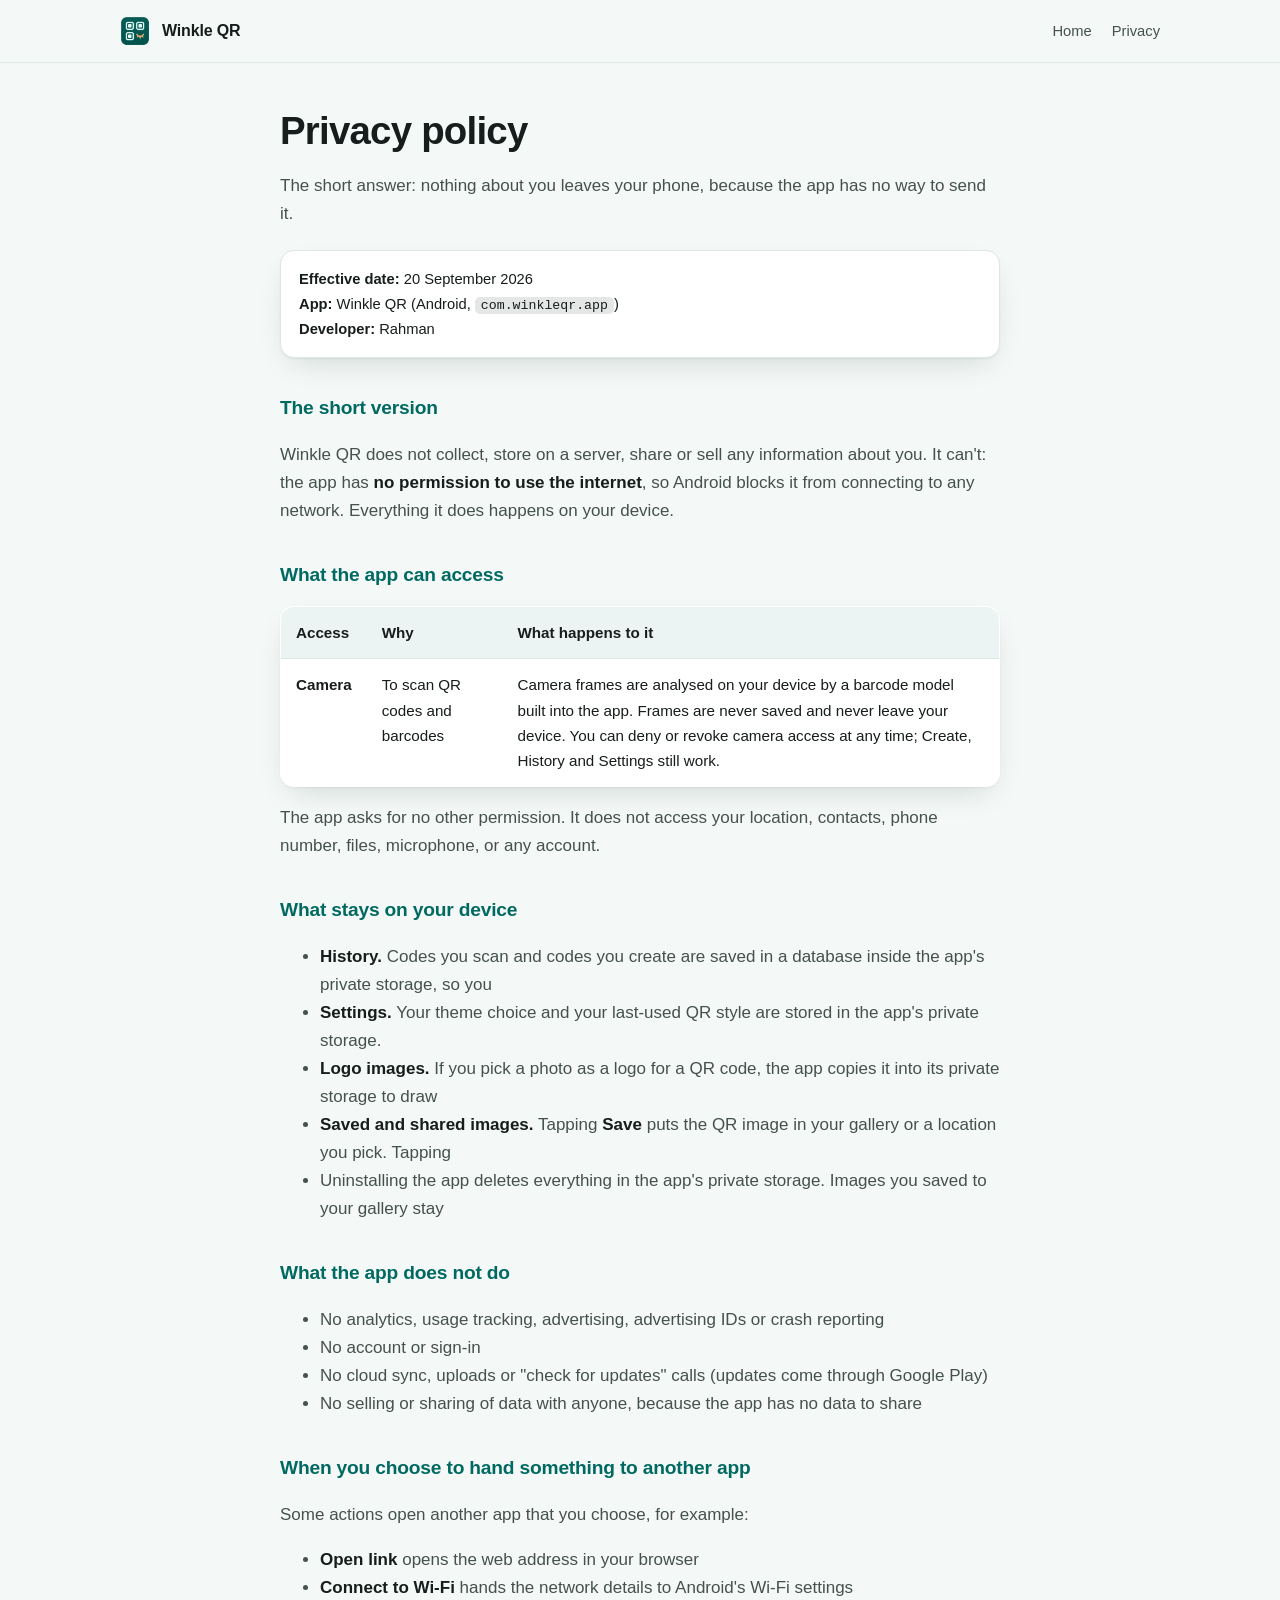
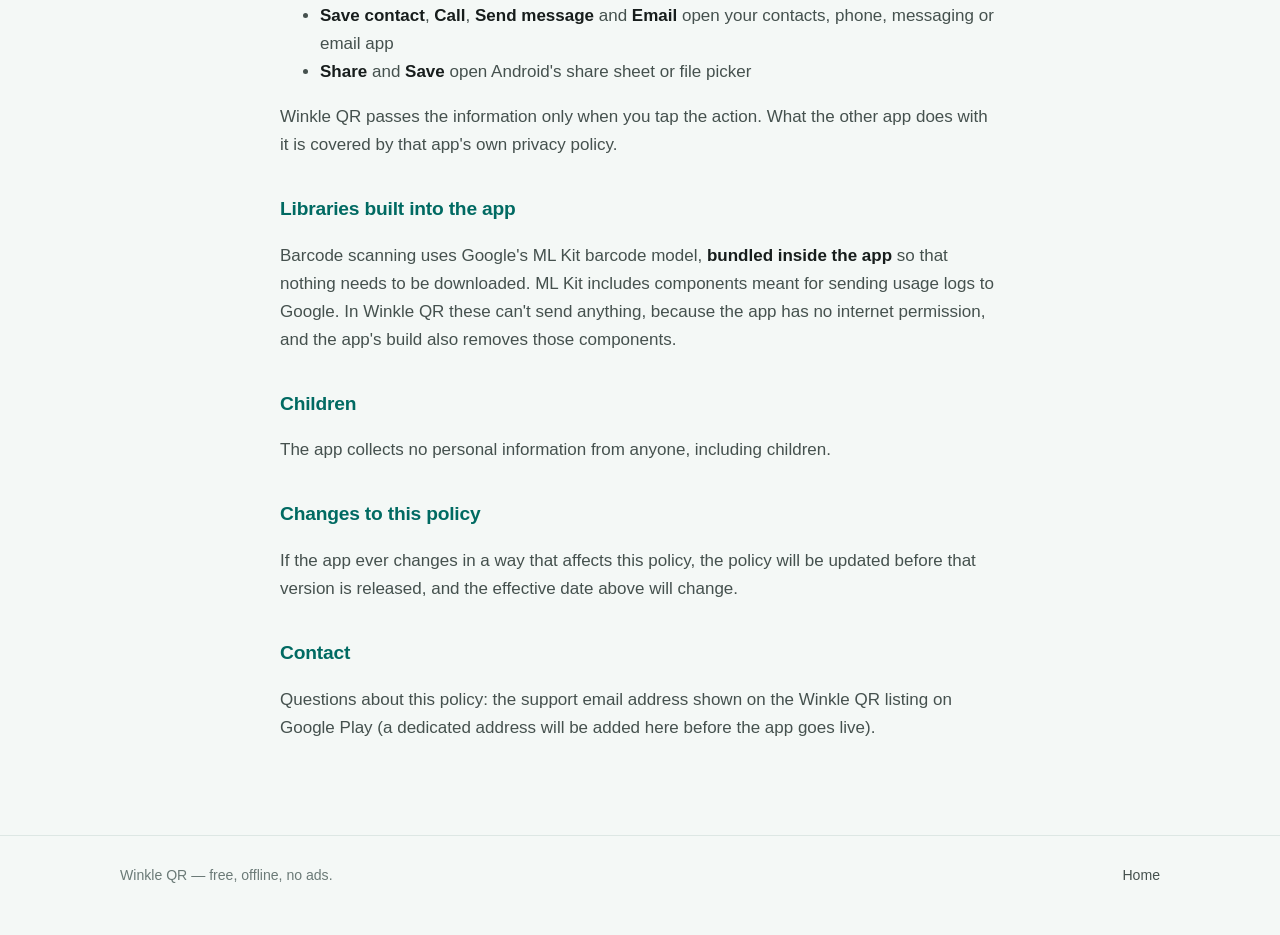
==== privacy/index.html @ 7ab3463b "Give Winkle QR a proper site: landing page, screenshots, posters, styled policy The privacy policy m" ====
<!doctype html>
<html lang="en">
<head>
<meta charset="utf-8">
<meta name="viewport" content="width=device-width, initial-scale=1">
<title>Privacy policy — Winkle QR</title>
<meta name="description" content="Winkle QR collects nothing: no internet permission, no analytics, no account. Everything stays on your device.">
<link rel="icon" href="../img/icon.png">
<link rel="stylesheet" href="../style.css">
</head>
<body>

<div class="bar">
  <div class="wrap">
    <img src="../img/icon.png" alt="">
    <b>Winkle QR</b>
    <nav>
      <a href="../">Home</a>
      <a href="../#privacy">Privacy</a>
    </nav>
  </div>
</div>

<main class="wrap narrow policy" style="padding-top:36px;padding-bottom:20px">
  <h1 style="font-size:clamp(1.8rem,5vw,2.4rem);letter-spacing:-.02em;margin:0 0 10px">Privacy policy</h1>
  <p style="color:var(--muted);margin:0 0 22px">The short answer: nothing about you leaves your phone, because the app
     has no way to send it.</p>
  <div class="meta">
    <strong>Effective date:</strong> 20 September 2026<br>
    <strong>App:</strong> Winkle QR (Android, <code>com.winkleqr.app</code>)<br>
    <strong>Developer:</strong> Rahman
  </div>
<h2>The short version</h2>
<p>Winkle QR does not collect, store on a server, share or sell any information about you. It can&#x27;t: the app has <strong>no permission to use the internet</strong>, so Android blocks it from connecting to any network. Everything it does happens on your device.</p>
<h2>What the app can access</h2>
<table><thead><tr><th>Access</th><th>Why</th><th>What happens to it</th></tr></thead><tbody><tr><td><strong>Camera</strong></td><td>To scan QR codes and barcodes</td><td>Camera frames are analysed on your device by a barcode model built into the app. Frames are never saved and never leave your device. You can deny or revoke camera access at any time; Create, History and Settings still work.</td></tr></tbody></table>
<p>The app asks for no other permission. It does not access your location, contacts, phone number, files, microphone, or any account.</p>
<h2>What stays on your device</h2>
<ul><li><strong>History.</strong> Codes you scan and codes you create are saved in a database inside the app&#x27;s private storage, so you</li><li><strong>Settings.</strong> Your theme choice and your last-used QR style are stored in the app&#x27;s private storage.</li><li><strong>Logo images.</strong> If you pick a photo as a logo for a QR code, the app copies it into its private storage to draw</li><li><strong>Saved and shared images.</strong> Tapping <strong>Save</strong> puts the QR image in your gallery or a location you pick. Tapping</li><li>Uninstalling the app deletes everything in the app&#x27;s private storage. Images you saved to your gallery stay</li></ul>
<h2>What the app does not do</h2>
<ul><li>No analytics, usage tracking, advertising, advertising IDs or crash reporting</li><li>No account or sign-in</li><li>No cloud sync, uploads or &quot;check for updates&quot; calls (updates come through Google Play)</li><li>No selling or sharing of data with anyone, because the app has no data to share</li></ul>
<h2>When you choose to hand something to another app</h2>
<p>Some actions open another app that you choose, for example:</p>
<ul><li><strong>Open link</strong> opens the web address in your browser</li><li><strong>Connect to Wi-Fi</strong> hands the network details to Android&#x27;s Wi-Fi settings</li><li><strong>Save contact</strong>, <strong>Call</strong>, <strong>Send message</strong> and <strong>Email</strong> open your contacts, phone, messaging or email app</li><li><strong>Share</strong> and <strong>Save</strong> open Android&#x27;s share sheet or file picker</li></ul>
<p>Winkle QR passes the information only when you tap the action. What the other app does with it is covered by that app&#x27;s own privacy policy.</p>
<h2>Libraries built into the app</h2>
<p>Barcode scanning uses Google&#x27;s ML Kit barcode model, <strong>bundled inside the app</strong> so that nothing needs to be downloaded. ML Kit includes components meant for sending usage logs to Google. In Winkle QR these can&#x27;t send anything, because the app has no internet permission, and the app&#x27;s build also removes those components.</p>
<h2>Children</h2>
<p>The app collects no personal information from anyone, including children.</p>
<h2>Changes to this policy</h2>
<p>If the app ever changes in a way that affects this policy, the policy will be updated before that version is released, and the effective date above will change.</p>
<h2>Contact</h2>
<p>Questions about this policy: the support email address shown on the Winkle QR listing on Google Play (a dedicated address will be added here before the app goes live).</p>
</main>

<footer>
  <div class="wrap">
    <span>Winkle QR — free, offline, no ads.</span>
    <nav><a href="../">Home</a></nav>
  </div>
</footer>

</body>
</html>
---- style.css ----
:root {
  color-scheme: light dark;
  --ink: #171d1c;
  --muted: #45514e;
  --faint: #6b7a77;
  --bg: #f4f8f6;
  --card: #ffffff;
  --line: #dde7e4;
  --teal: #006a62;
  --teal-soft: #d6f2ed;
  --amber: #8d4f00;
  --amber-soft: #ffe3c8;
  --ink-on-teal: #ffffff;
  --shadow: 0 1px 2px rgba(0, 40, 36, .06), 0 12px 32px -12px rgba(0, 40, 36, .18);
  --radius: 18px;
}

@media (prefers-color-scheme: dark) {
  :root {
    --ink: #e2e6e5;
    --muted: #b9c4c2;
    --faint: #8b9a97;
    --bg: #0d1211;
    --card: #151c1b;
    --line: #253130;
    --teal: #74d7cc;
    --teal-soft: #0d2a28;
    --amber: #ffb875;
    --amber-soft: #33210f;
    --ink-on-teal: #00201d;
    --shadow: 0 1px 2px rgba(0, 0, 0, .4), 0 16px 40px -16px rgba(0, 0, 0, .7);
  }
}

* { box-sizing: border-box; }

html { scroll-behavior: smooth; }

body {
  margin: 0;
  background: var(--bg);
  color: var(--ink);
  font: 17px/1.65 -apple-system, BlinkMacSystemFont, "Segoe UI", Roboto, "Helvetica Neue", sans-serif;
  -webkit-font-smoothing: antialiased;
}

img { max-width: 100%; display: block; }
a { color: var(--teal); }

.wrap { max-width: 1080px; margin: 0 auto; padding: 0 20px; }
.narrow { max-width: 760px; }

/* --- top bar --- */
.bar {
  position: sticky; top: 0; z-index: 10;
  backdrop-filter: saturate(140%) blur(12px);
  background: color-mix(in srgb, var(--bg) 82%, transparent);
  border-bottom: 1px solid var(--line);
}
.bar .wrap { display: flex; align-items: center; gap: 12px; height: 62px; }
.bar img { width: 30px; height: 30px; border-radius: 8px; }
.bar b { font-size: 1rem; letter-spacing: -.01em; }
.bar nav { margin-left: auto; display: flex; gap: 20px; font-size: .92rem; }
.bar nav a { color: var(--muted); text-decoration: none; }
.bar nav a:hover { color: var(--teal); }

/* --- hero --- */
.hero { padding: 68px 0 48px; text-align: center; }
.hero img.icon {
  width: 104px; height: 104px; margin: 0 auto 22px;
  border-radius: 26px; box-shadow: var(--shadow);
}
.hero h1 { font-size: clamp(2.1rem, 6vw, 3.1rem); line-height: 1.08; margin: 0 0 14px; letter-spacing: -.03em; }
.hero h1 .hl { color: var(--teal); }
.hero p.lede { font-size: clamp(1.05rem, 2.6vw, 1.22rem); color: var(--muted); margin: 0 auto 26px; max-width: 620px; }
.pills { display: flex; flex-wrap: wrap; gap: 10px; justify-content: center; }
.pill {
  background: var(--card); border: 1px solid var(--line); color: var(--muted);
  padding: 7px 14px; border-radius: 999px; font-size: .86rem; box-shadow: var(--shadow);
}
.pill.accent { background: var(--teal-soft); border-color: transparent; color: var(--teal); font-weight: 600; }

/* --- claim strip --- */
.claim {
  margin: 46px 0; padding: 30px 26px; border-radius: var(--radius);
  background: var(--card); border: 1px solid var(--line); box-shadow: var(--shadow);
}
.claim h2 { margin: 0 0 8px; font-size: 1.3rem; letter-spacing: -.01em; }
.claim p { margin: 0; color: var(--muted); }
.claim code { background: var(--amber-soft); color: var(--amber); padding: 2px 7px; border-radius: 6px; font-size: .92em; }

/* --- sections --- */
section { padding: 42px 0; }
h2.section { font-size: clamp(1.5rem, 3.6vw, 1.95rem); letter-spacing: -.02em; margin: 0 0 8px; }
p.sub { color: var(--muted); margin: 0 0 26px; max-width: 640px; }

.grid { display: grid; gap: 16px; grid-template-columns: repeat(auto-fit, minmax(240px, 1fr)); }
.feature {
  background: var(--card); border: 1px solid var(--line); border-radius: var(--radius);
  padding: 22px; box-shadow: var(--shadow);
}
.feature h3 { margin: 0 0 6px; font-size: 1.04rem; }
.feature p { margin: 0; color: var(--muted); font-size: .95rem; }
.feature .em { font-size: 1.4rem; display: block; margin-bottom: 10px; }

/* --- screenshot / poster rails --- */
.rail {
  display: flex; gap: 16px; overflow-x: auto; padding: 6px 20px 22px;
  scroll-snap-type: x mandatory; -webkit-overflow-scrolling: touch;
}
.rail::-webkit-scrollbar { height: 8px; }
.rail::-webkit-scrollbar-thumb { background: var(--line); border-radius: 99px; }
.rail figure { margin: 0; flex: 0 0 auto; width: 232px; scroll-snap-align: center; }
.rail figure img { border-radius: 14px; border: 1px solid var(--line); box-shadow: var(--shadow); }
.rail figcaption { font-size: .85rem; color: var(--faint); margin-top: 10px; text-align: center; }
.rail.posters figure { width: 190px; }

/* --- proof list --- */
.proof { list-style: none; padding: 0; margin: 0; display: grid; gap: 12px; }
.proof li {
  background: var(--card); border: 1px solid var(--line); border-radius: 14px;
  padding: 16px 18px; color: var(--muted); font-size: .96rem;
}
.proof li strong { color: var(--ink); }

/* --- policy page --- */
.policy h2 { font-size: 1.2rem; color: var(--teal); margin: 34px 0 10px; letter-spacing: -.01em; }
.policy p, .policy li { color: var(--muted); }
.policy strong { color: var(--ink); }
.policy table {
  width: 100%; border-collapse: collapse; margin: 16px 0; background: var(--card);
  border: 1px solid var(--line); border-radius: 14px; overflow: hidden; box-shadow: var(--shadow);
}
.policy th, .policy td { text-align: left; padding: 13px 15px; border-bottom: 1px solid var(--line); vertical-align: top; font-size: .95rem; }
.policy th { color: var(--ink); background: color-mix(in srgb, var(--teal) 8%, transparent); }
.policy tr:last-child td { border-bottom: 0; }
.policy code { background: color-mix(in srgb, var(--faint) 18%, transparent); padding: 1px 6px; border-radius: 5px; font-size: .9em; }
.meta {
  background: var(--card); border: 1px solid var(--line); border-radius: 14px;
  padding: 16px 18px; font-size: .92rem; box-shadow: var(--shadow);
}

footer {
  margin-top: 56px; border-top: 1px solid var(--line); padding: 28px 0 48px;
  color: var(--faint); font-size: .88rem;
}
footer .wrap { display: flex; flex-wrap: wrap; gap: 14px; align-items: center; }
footer nav { margin-left: auto; display: flex; gap: 18px; }
footer a { color: var(--muted); text-decoration: none; }
footer a:hover { color: var(--teal); }

@media (max-width: 560px) {
  .hero { padding: 48px 0 32px; }
  .bar nav { gap: 14px; font-size: .86rem; }
}
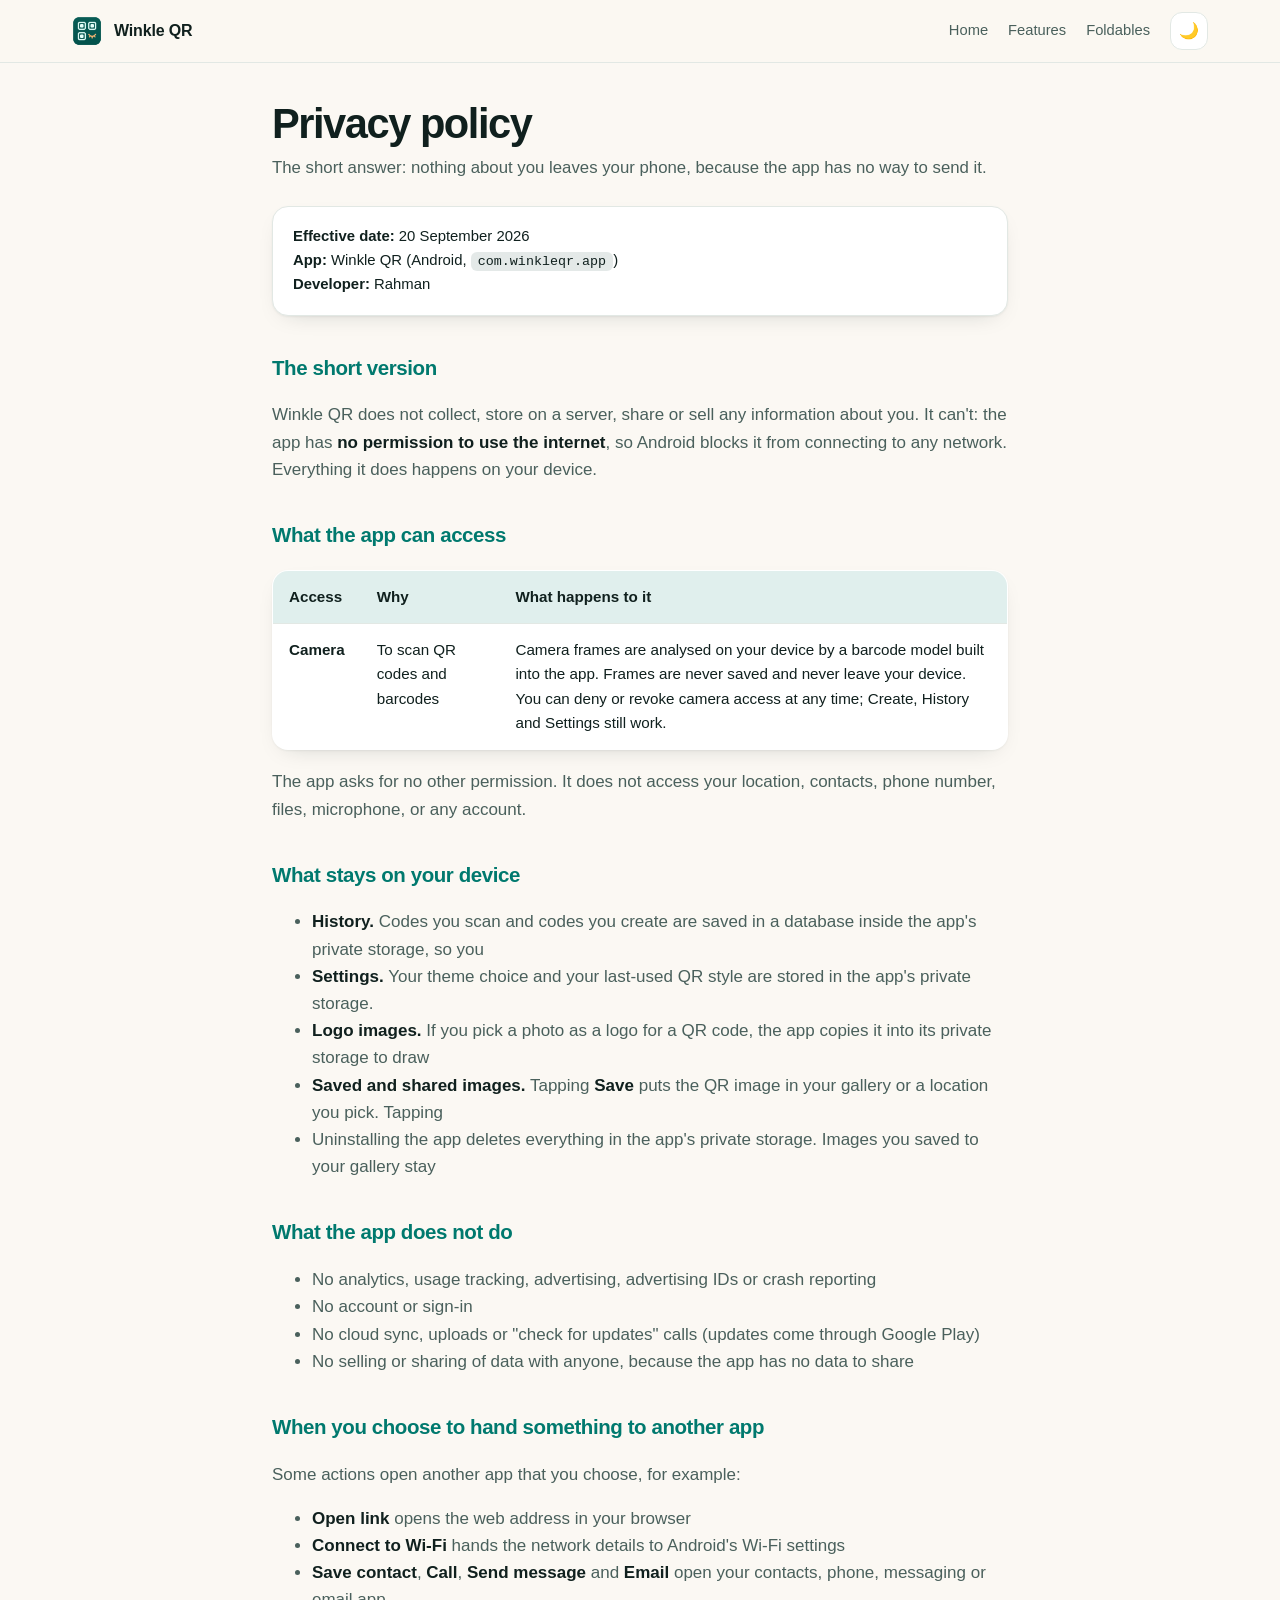
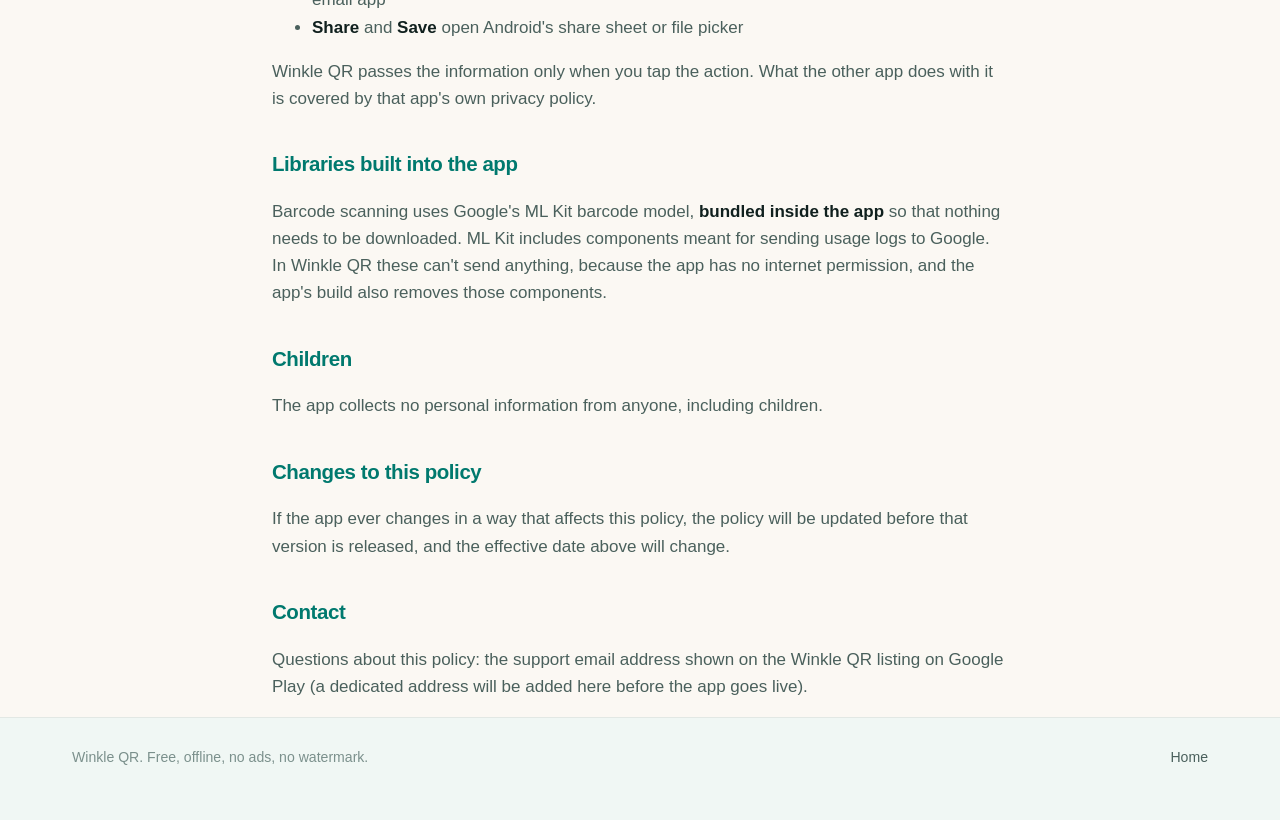
==== commit a0b41ccd: "Redesign the site: product-first hero collage, light and dark themes, no dashes in copy" ====
--- a/privacy/index.html
+++ b/privacy/index.html
@@ -3,10 +3,18 @@
 <head>
 <meta charset="utf-8">
 <meta name="viewport" content="width=device-width, initial-scale=1">
-<title>Privacy policy — Winkle QR</title>
+<title>Privacy policy | Winkle QR</title>
 <meta name="description" content="Winkle QR collects nothing: no internet permission, no analytics, no account. Everything stays on your device.">
 <link rel="icon" href="../img/icon.png">
 <link rel="stylesheet" href="../style.css">
+<script>
+  (function () {
+    var saved = null;
+    try { saved = localStorage.getItem('winkle-theme'); } catch (e) {}
+    var system = window.matchMedia('(prefers-color-scheme: dark)').matches ? 'dark' : 'light';
+    document.documentElement.setAttribute('data-theme', saved || system);
+  })();
+</script>
 </head>
 <body>
 
@@ -15,16 +23,18 @@
     <img src="../img/icon.png" alt="">
     <b>Winkle QR</b>
     <nav>
-      <a href="../">Home</a>
-      <a href="../#privacy">Privacy</a>
+      <a class="keep" href="../">Home</a>
+      <a href="../#features">Features</a>
+      <a href="../#devices">Foldables</a>
+      <button id="theme" type="button" aria-label="Switch between light and dark">🌙</button>
     </nav>
   </div>
 </div>
 
-<main class="wrap narrow policy" style="padding-top:36px;padding-bottom:20px">
-  <h1 style="font-size:clamp(1.8rem,5vw,2.4rem);letter-spacing:-.02em;margin:0 0 10px">Privacy policy</h1>
-  <p style="color:var(--muted);margin:0 0 22px">The short answer: nothing about you leaves your phone, because the app
-     has no way to send it.</p>
+<main class="wrap narrow policy" style="padding-top:40px">
+  <h1 style="font-size:clamp(1.9rem,5vw,2.6rem);letter-spacing:-.035em;margin:0 0 10px;font-weight:800">Privacy policy</h1>
+  <p style="color:var(--muted);margin:0 0 24px;font-size:1.05rem">The short answer: nothing about you leaves your
+     phone, because the app has no way to send it.</p>
   <div class="meta">
     <strong>Effective date:</strong> 20 September 2026<br>
     <strong>App:</strong> Winkle QR (Android, <code>com.winkleqr.app</code>)<br>
@@ -55,10 +65,24 @@
 
 <footer>
   <div class="wrap">
-    <span>Winkle QR — free, offline, no ads.</span>
+    <span>Winkle QR. Free, offline, no ads, no watermark.</span>
     <nav><a href="../">Home</a></nav>
   </div>
 </footer>
 
+<script>
+  (function () {
+    var btn = document.getElementById('theme');
+    var root = document.documentElement;
+    function paint() { btn.textContent = root.getAttribute('data-theme') === 'dark' ? '☀️' : '🌙'; }
+    paint();
+    btn.addEventListener('click', function () {
+      var next = root.getAttribute('data-theme') === 'dark' ? 'light' : 'dark';
+      root.setAttribute('data-theme', next);
+      try { localStorage.setItem('winkle-theme', next); } catch (e) {}
+      paint();
+    });
+  })();
+</script>
 </body>
 </html>
--- a/style.css
+++ b/style.css
@@ -1,155 +1,219 @@
+/* Winkle QR — site styles. Light and dark, brand teal + amber, colour-forward. */
+
 :root {
-  color-scheme: light dark;
-  --ink: #171d1c;
-  --muted: #45514e;
-  --faint: #6b7a77;
-  --bg: #f4f8f6;
+  --teal: #00796e;
+  --teal-bright: #14b8a4;
+  --amber: #e07b00;
+  --violet: #6d5bd0;
+  --pink: #e05a4a;
+
+  --ink: #10201e;
+  --muted: #4a605c;
+  --faint: #7b908c;
+  --bg: #fbf8f3;
+  --bg-tint: #f0f7f4;
   --card: #ffffff;
-  --line: #dde7e4;
-  --teal: #006a62;
-  --teal-soft: #d6f2ed;
-  --amber: #8d4f00;
-  --amber-soft: #ffe3c8;
-  --ink-on-teal: #ffffff;
-  --shadow: 0 1px 2px rgba(0, 40, 36, .06), 0 12px 32px -12px rgba(0, 40, 36, .18);
-  --radius: 18px;
-}
-
-@media (prefers-color-scheme: dark) {
-  :root {
-    --ink: #e2e6e5;
-    --muted: #b9c4c2;
-    --faint: #8b9a97;
-    --bg: #0d1211;
-    --card: #151c1b;
-    --line: #253130;
-    --teal: #74d7cc;
-    --teal-soft: #0d2a28;
-    --amber: #ffb875;
-    --amber-soft: #33210f;
-    --ink-on-teal: #00201d;
-    --shadow: 0 1px 2px rgba(0, 0, 0, .4), 0 16px 40px -16px rgba(0, 0, 0, .7);
-  }
+  --line: #e2e8e4;
+  --shadow-sm: 0 1px 2px rgba(16, 32, 30, .05), 0 8px 24px -14px rgba(16, 32, 30, .25);
+  --shadow-lg: 0 30px 60px -28px rgba(16, 32, 30, .42);
+  --radius: 22px;
+  --maxw: 1180px;
+}
+
+:root[data-theme="dark"] {
+  --teal: #4fdcc8;
+  --teal-bright: #6ef0dc;
+  --amber: #ffb04d;
+  --violet: #a996ff;
+  --pink: #ff8a7a;
+
+  --ink: #f2f6f5;
+  --muted: #a9bab6;
+  --faint: #7d918d;
+  --bg: #080d0d;
+  --bg-tint: #0d1616;
+  --card: #121c1b;
+  --line: #1f2d2b;
+  --shadow-sm: 0 1px 2px rgba(0, 0, 0, .5), 0 10px 26px -16px rgba(0, 0, 0, .8);
+  --shadow-lg: 0 34px 70px -30px rgba(0, 0, 0, .95);
 }
 
 * { box-sizing: border-box; }
-
-html { scroll-behavior: smooth; }
+html { scroll-behavior: smooth; -webkit-text-size-adjust: 100%; }
 
 body {
-  margin: 0;
-  background: var(--bg);
-  color: var(--ink);
-  font: 17px/1.65 -apple-system, BlinkMacSystemFont, "Segoe UI", Roboto, "Helvetica Neue", sans-serif;
-  -webkit-font-smoothing: antialiased;
-}
-
+  margin: 0; background: var(--bg); color: var(--ink);
+  font: 17px/1.6 -apple-system, BlinkMacSystemFont, "Segoe UI", Roboto, "Helvetica Neue", sans-serif;
+  -webkit-font-smoothing: antialiased; overflow-x: hidden;
+}
 img { max-width: 100%; display: block; }
 a { color: var(--teal); }
-
-.wrap { max-width: 1080px; margin: 0 auto; padding: 0 20px; }
-.narrow { max-width: 760px; }
-
-/* --- top bar --- */
+.wrap { max-width: var(--maxw); margin: 0 auto; padding: 0 22px; }
+.narrow { max-width: 780px; }
+
+/* ---------- nav ---------- */
 .bar {
-  position: sticky; top: 0; z-index: 10;
-  backdrop-filter: saturate(140%) blur(12px);
-  background: color-mix(in srgb, var(--bg) 82%, transparent);
+  position: sticky; top: 0; z-index: 40;
+  background: color-mix(in srgb, var(--bg) 85%, transparent);
+  backdrop-filter: saturate(160%) blur(14px);
   border-bottom: 1px solid var(--line);
 }
 .bar .wrap { display: flex; align-items: center; gap: 12px; height: 62px; }
-.bar img { width: 30px; height: 30px; border-radius: 8px; }
+.bar img { width: 30px; height: 30px; border-radius: 9px; }
 .bar b { font-size: 1rem; letter-spacing: -.01em; }
-.bar nav { margin-left: auto; display: flex; gap: 20px; font-size: .92rem; }
+.bar nav { margin-left: auto; display: flex; align-items: center; gap: 20px; font-size: .92rem; }
 .bar nav a { color: var(--muted); text-decoration: none; }
 .bar nav a:hover { color: var(--teal); }
-
-/* --- hero --- */
-.hero { padding: 68px 0 48px; text-align: center; }
-.hero img.icon {
-  width: 104px; height: 104px; margin: 0 auto 22px;
-  border-radius: 26px; box-shadow: var(--shadow);
-}
-.hero h1 { font-size: clamp(2.1rem, 6vw, 3.1rem); line-height: 1.08; margin: 0 0 14px; letter-spacing: -.03em; }
-.hero h1 .hl { color: var(--teal); }
-.hero p.lede { font-size: clamp(1.05rem, 2.6vw, 1.22rem); color: var(--muted); margin: 0 auto 26px; max-width: 620px; }
-.pills { display: flex; flex-wrap: wrap; gap: 10px; justify-content: center; }
-.pill {
-  background: var(--card); border: 1px solid var(--line); color: var(--muted);
-  padding: 7px 14px; border-radius: 999px; font-size: .86rem; box-shadow: var(--shadow);
-}
-.pill.accent { background: var(--teal-soft); border-color: transparent; color: var(--teal); font-weight: 600; }
-
-/* --- claim strip --- */
-.claim {
-  margin: 46px 0; padding: 30px 26px; border-radius: var(--radius);
-  background: var(--card); border: 1px solid var(--line); box-shadow: var(--shadow);
-}
-.claim h2 { margin: 0 0 8px; font-size: 1.3rem; letter-spacing: -.01em; }
-.claim p { margin: 0; color: var(--muted); }
-.claim code { background: var(--amber-soft); color: var(--amber); padding: 2px 7px; border-radius: 6px; font-size: .92em; }
-
-/* --- sections --- */
-section { padding: 42px 0; }
-h2.section { font-size: clamp(1.5rem, 3.6vw, 1.95rem); letter-spacing: -.02em; margin: 0 0 8px; }
-p.sub { color: var(--muted); margin: 0 0 26px; max-width: 640px; }
-
-.grid { display: grid; gap: 16px; grid-template-columns: repeat(auto-fit, minmax(240px, 1fr)); }
-.feature {
-  background: var(--card); border: 1px solid var(--line); border-radius: var(--radius);
-  padding: 22px; box-shadow: var(--shadow);
-}
-.feature h3 { margin: 0 0 6px; font-size: 1.04rem; }
-.feature p { margin: 0; color: var(--muted); font-size: .95rem; }
-.feature .em { font-size: 1.4rem; display: block; margin-bottom: 10px; }
-
-/* --- screenshot / poster rails --- */
-.rail {
-  display: flex; gap: 16px; overflow-x: auto; padding: 6px 20px 22px;
-  scroll-snap-type: x mandatory; -webkit-overflow-scrolling: touch;
-}
+#theme {
+  border: 1px solid var(--line); background: var(--card); color: var(--ink);
+  width: 38px; height: 38px; border-radius: 12px; font-size: 1rem; cursor: pointer; line-height: 1;
+}
+#theme:hover { border-color: var(--teal); }
+@media (max-width: 680px) { .bar nav a:not(.keep) { display: none } }
+
+/* ---------- hero ---------- */
+.hero {
+  position: relative; overflow: hidden; padding: 54px 0 0;
+  background:
+    radial-gradient(90% 120% at 12% 0%, color-mix(in srgb, var(--teal) 22%, transparent), transparent 62%),
+    radial-gradient(80% 110% at 92% 18%, color-mix(in srgb, var(--amber) 20%, transparent), transparent 60%),
+    var(--bg-tint);
+  border-bottom: 1px solid var(--line);
+}
+.hero .wrap { display: grid; grid-template-columns: 1.05fr .95fr; gap: 42px; align-items: center; }
+@media (max-width: 900px) { .hero .wrap { grid-template-columns: 1fr; gap: 28px; text-align: center } }
+
+.badge {
+  display: inline-flex; align-items: center; gap: 8px; margin-bottom: 18px;
+  background: var(--card); border: 1px solid var(--line); box-shadow: var(--shadow-sm);
+  padding: 7px 14px 7px 8px; border-radius: 999px; font-size: .84rem; font-weight: 600; color: var(--muted);
+}
+.badge i { display: inline-block; background: var(--teal); color: var(--bg); font-style: normal;
+  padding: 3px 9px; border-radius: 999px; font-size: .74rem; letter-spacing: .06em; text-transform: uppercase; }
+
+h1 { font-size: clamp(2.3rem, 5.4vw, 4rem); line-height: 1.02; letter-spacing: -.04em; margin: 0 0 16px; font-weight: 800; }
+h1 .grad { background: linear-gradient(100deg, var(--teal-bright), var(--amber)); -webkit-background-clip: text; background-clip: text; color: transparent; }
+.lede { font-size: clamp(1.02rem, 1.9vw, 1.18rem); color: var(--muted); margin: 0 0 22px; max-width: 540px; }
+@media (max-width: 900px) { .lede { margin-inline: auto } }
+.lede b { color: var(--ink); }
+
+.pills { display: flex; flex-wrap: wrap; gap: 9px; margin-bottom: 26px; }
+@media (max-width: 900px) { .pills { justify-content: center } }
+.pill { border: 1px solid var(--line); background: var(--card); color: var(--muted); padding: 7px 14px; border-radius: 999px; font-size: .85rem; box-shadow: var(--shadow-sm); }
+.pill.hot { border-color: transparent; color: #fff; background: linear-gradient(120deg, var(--teal), var(--amber)); font-weight: 600; }
+:root[data-theme="dark"] .pill.hot { color: #06201d; }
+
+.actions { display: flex; flex-wrap: wrap; gap: 12px; }
+@media (max-width: 900px) { .actions { justify-content: center } }
+.btn { display: inline-block; padding: 13px 24px; border-radius: 999px; font-weight: 700; text-decoration: none; font-size: .96rem;
+  background: linear-gradient(110deg, var(--teal), var(--amber)); color: #fff; box-shadow: 0 18px 36px -18px color-mix(in srgb, var(--teal) 80%, transparent); }
+:root[data-theme="dark"] .btn { color: #06201d; }
+.btn.ghost { background: var(--card); color: var(--ink); border: 1px solid var(--line); box-shadow: var(--shadow-sm); }
+
+/* hero art: phone + posters collage */
+.art { position: relative; height: clamp(420px, 52vw, 560px); }
+@media (max-width: 900px) { .art { height: 460px; margin-top: 8px } }
+.art img { position: absolute; border-radius: 18px; box-shadow: var(--shadow-lg); border: 1px solid var(--line); }
+.art .phone { width: 47%; left: 26%; top: 4%; z-index: 3; border-radius: 22px; }
+.art .p1 { width: 33%; left: 0; top: 24%; transform: rotate(-9deg); z-index: 2; }
+.art .p2 { width: 33%; right: 0; top: 14%; transform: rotate(8deg); z-index: 2; }
+.art .p3 { width: 30%; right: 6%; bottom: 2%; transform: rotate(-5deg); z-index: 4; }
+.art .p4 { width: 28%; left: 4%; bottom: 6%; transform: rotate(6deg); z-index: 4; }
+
+/* ---------- strips ---------- */
+.strip { padding: 64px 0; }
+.strip.tint { background: var(--bg-tint); border-block: 1px solid var(--line); }
+.strip.ink {
+  background: linear-gradient(160deg, #06201d, #0b2b26 45%, #1d1405);
+  color: #f2f6f5; border-block: 1px solid transparent;
+}
+.strip.ink .sub, .strip.ink .card p, .strip.ink .device p { color: #a9bab6; }
+.strip.ink .card, .strip.ink .device { background: rgba(255,255,255,.04); border-color: rgba(255,255,255,.09); }
+.strip.ink h2.section, .strip.ink .card h3, .strip.ink .device h3 { color: #fff; }
+.strip.ink .eyebrow { color: #6ef0dc; }
+
+.eyebrow { color: var(--teal); font-size: .8rem; letter-spacing: .16em; text-transform: uppercase; font-weight: 700; margin: 0 0 10px; }
+h2.section { font-size: clamp(1.75rem, 4.2vw, 2.7rem); letter-spacing: -.035em; margin: 0 0 12px; font-weight: 800; line-height: 1.06; }
+p.sub { color: var(--muted); margin: 0 0 30px; max-width: 660px; font-size: 1.03rem; }
+
+/* stats */
+.stats { display: grid; grid-template-columns: repeat(auto-fit, minmax(140px, 1fr)); gap: 14px; }
+.stat { text-align: center; padding: 24px 14px; border-radius: 18px; background: var(--card); border: 1px solid var(--line); box-shadow: var(--shadow-sm); }
+.strip.ink .stat { background: rgba(255,255,255,.05); border-color: rgba(255,255,255,.1); }
+.stat b { display: block; font-size: clamp(1.9rem, 5vw, 2.6rem); line-height: 1; letter-spacing: -.04em; margin-bottom: 8px;
+  background: linear-gradient(120deg, var(--teal-bright), var(--amber)); -webkit-background-clip: text; background-clip: text; color: transparent; }
+.stat span { color: var(--faint); font-size: .85rem; }
+.strip.ink .stat span { color: #8ea6a1; }
+
+/* features */
+.bento { display: grid; gap: 16px; grid-template-columns: repeat(auto-fit, minmax(258px, 1fr)); }
+.card { padding: 24px; border: 1px solid var(--line); border-radius: var(--radius); background: var(--card); box-shadow: var(--shadow-sm); transition: transform .18s, box-shadow .18s; }
+.card:hover { transform: translateY(-4px); box-shadow: var(--shadow-lg); }
+.card .em { font-size: 1.6rem; display: block; margin-bottom: 12px; }
+.card h3 { margin: 0 0 7px; font-size: 1.08rem; letter-spacing: -.01em; }
+.card p { margin: 0; color: var(--muted); font-size: .96rem; }
+.card.wide { grid-column: span 2; }
+@media (max-width: 760px) { .card.wide { grid-column: span 1 } }
+
+/* devices */
+.devices { display: grid; gap: 18px; grid-template-columns: repeat(auto-fit, minmax(290px, 1fr)); }
+.device { border: 1px solid var(--line); border-radius: var(--radius); overflow: hidden; background: var(--card); box-shadow: var(--shadow-sm); }
+.device .shot { padding: 18px 18px 0; }
+.device img { border-radius: 12px; border: 1px solid var(--line); }
+.device .label { padding: 16px 20px 20px; }
+.tag { display: inline-block; font-size: .7rem; letter-spacing: .12em; text-transform: uppercase; font-weight: 800;
+  color: #fff; background: var(--teal); padding: 4px 10px; border-radius: 999px; margin-bottom: 9px; }
+.tag.amber { background: var(--amber); } .tag.violet { background: var(--violet); } .tag.pink { background: var(--pink); }
+:root[data-theme="dark"] .tag { color: #06201d; }
+.device h3 { margin: 0 0 6px; font-size: 1.08rem; }
+.device p { margin: 0; color: var(--muted); font-size: .94rem; }
+.device.tall { grid-column: span 2; }
+@media (max-width: 860px) { .device.tall { grid-column: span 1 } }
+
+/* rails + marquee */
+.rail { display: flex; gap: 18px; overflow-x: auto; padding: 4px 22px 26px; scroll-snap-type: x mandatory; }
 .rail::-webkit-scrollbar { height: 8px; }
 .rail::-webkit-scrollbar-thumb { background: var(--line); border-radius: 99px; }
-.rail figure { margin: 0; flex: 0 0 auto; width: 232px; scroll-snap-align: center; }
-.rail figure img { border-radius: 14px; border: 1px solid var(--line); box-shadow: var(--shadow); }
-.rail figcaption { font-size: .85rem; color: var(--faint); margin-top: 10px; text-align: center; }
-.rail.posters figure { width: 190px; }
-
-/* --- proof list --- */
-.proof { list-style: none; padding: 0; margin: 0; display: grid; gap: 12px; }
-.proof li {
-  background: var(--card); border: 1px solid var(--line); border-radius: 14px;
-  padding: 16px 18px; color: var(--muted); font-size: .96rem;
-}
-.proof li strong { color: var(--ink); }
-
-/* --- policy page --- */
-.policy h2 { font-size: 1.2rem; color: var(--teal); margin: 34px 0 10px; letter-spacing: -.01em; }
+.rail figure { margin: 0; flex: 0 0 auto; width: 236px; scroll-snap-align: center; }
+.rail figure img { border-radius: 16px; border: 1px solid var(--line); box-shadow: var(--shadow-lg); }
+.rail figcaption { margin-top: 11px; text-align: center; font-size: .85rem; color: var(--faint); }
+
+.marquee { overflow: hidden; padding: 6px 0 4px;
+  -webkit-mask-image: linear-gradient(90deg, transparent, #000 5%, #000 95%, transparent);
+  mask-image: linear-gradient(90deg, transparent, #000 5%, #000 95%, transparent); }
+.marquee .track { display: flex; gap: 18px; width: max-content; animation: slide 46s linear infinite; }
+.marquee img { width: 196px; border-radius: 14px; box-shadow: var(--shadow-lg); }
+.marquee:hover .track { animation-play-state: paused; }
+@keyframes slide { from { transform: translateX(0) } to { transform: translateX(-50%) } }
+@media (prefers-reduced-motion: reduce) { .marquee .track { animation: none } }
+
+/* proof */
+.proof { list-style: none; padding: 0; margin: 0; display: grid; gap: 14px; grid-template-columns: repeat(auto-fit, minmax(290px, 1fr)); }
+.proof li { border: 1px solid var(--line); border-radius: 18px; padding: 20px 22px; color: var(--muted); background: var(--card); box-shadow: var(--shadow-sm); font-size: .96rem; }
+.strip.ink .proof li { background: rgba(255,255,255,.04); border-color: rgba(255,255,255,.09); color: #a9bab6; }
+.proof li strong { display: block; color: var(--ink); margin-bottom: 6px; font-size: 1rem; }
+.strip.ink .proof li strong { color: #fff; }
+
+/* cta */
+.cta { text-align: center; padding: 66px 0; }
+.cta h2 { font-size: clamp(1.8rem, 4.6vw, 2.8rem); letter-spacing: -.035em; margin: 0 0 12px; font-weight: 800; }
+.cta p { color: var(--muted); max-width: 560px; margin: 0 auto 24px; }
+
+/* policy */
+.policy h2 { font-size: 1.28rem; color: var(--teal); margin: 36px 0 12px; letter-spacing: -.02em; }
 .policy p, .policy li { color: var(--muted); }
 .policy strong { color: var(--ink); }
-.policy table {
-  width: 100%; border-collapse: collapse; margin: 16px 0; background: var(--card);
-  border: 1px solid var(--line); border-radius: 14px; overflow: hidden; box-shadow: var(--shadow);
-}
-.policy th, .policy td { text-align: left; padding: 13px 15px; border-bottom: 1px solid var(--line); vertical-align: top; font-size: .95rem; }
-.policy th { color: var(--ink); background: color-mix(in srgb, var(--teal) 8%, transparent); }
+.policy table { width: 100%; border-collapse: collapse; margin: 18px 0; background: var(--card); border: 1px solid var(--line); border-radius: 16px; overflow: hidden; box-shadow: var(--shadow-sm); }
+.policy th, .policy td { text-align: left; padding: 14px 16px; border-bottom: 1px solid var(--line); vertical-align: top; font-size: .95rem; }
+.policy th { color: var(--ink); background: color-mix(in srgb, var(--teal) 12%, transparent); }
 .policy tr:last-child td { border-bottom: 0; }
-.policy code { background: color-mix(in srgb, var(--faint) 18%, transparent); padding: 1px 6px; border-radius: 5px; font-size: .9em; }
-.meta {
-  background: var(--card); border: 1px solid var(--line); border-radius: 14px;
-  padding: 16px 18px; font-size: .92rem; box-shadow: var(--shadow);
-}
-
-footer {
-  margin-top: 56px; border-top: 1px solid var(--line); padding: 28px 0 48px;
-  color: var(--faint); font-size: .88rem;
-}
-footer .wrap { display: flex; flex-wrap: wrap; gap: 14px; align-items: center; }
-footer nav { margin-left: auto; display: flex; gap: 18px; }
+.policy code { background: color-mix(in srgb, var(--faint) 20%, transparent); padding: 2px 7px; border-radius: 6px; font-size: .9em; }
+.meta { border: 1px solid var(--line); border-radius: 16px; padding: 18px 20px; font-size: .93rem; background: var(--card); box-shadow: var(--shadow-sm); }
+
+footer { border-top: 1px solid var(--line); padding: 28px 0 52px; color: var(--faint); font-size: .88rem; background: var(--bg-tint); }
+footer .wrap { display: flex; flex-wrap: wrap; gap: 16px; align-items: center; }
+footer nav { margin-left: auto; display: flex; gap: 20px; }
 footer a { color: var(--muted); text-decoration: none; }
 footer a:hover { color: var(--teal); }
 
-@media (max-width: 560px) {
-  .hero { padding: 48px 0 32px; }
-  .bar nav { gap: 14px; font-size: .86rem; }
-}
+@media (max-width: 560px) { .strip { padding: 46px 0 } .hero { padding-top: 34px } }
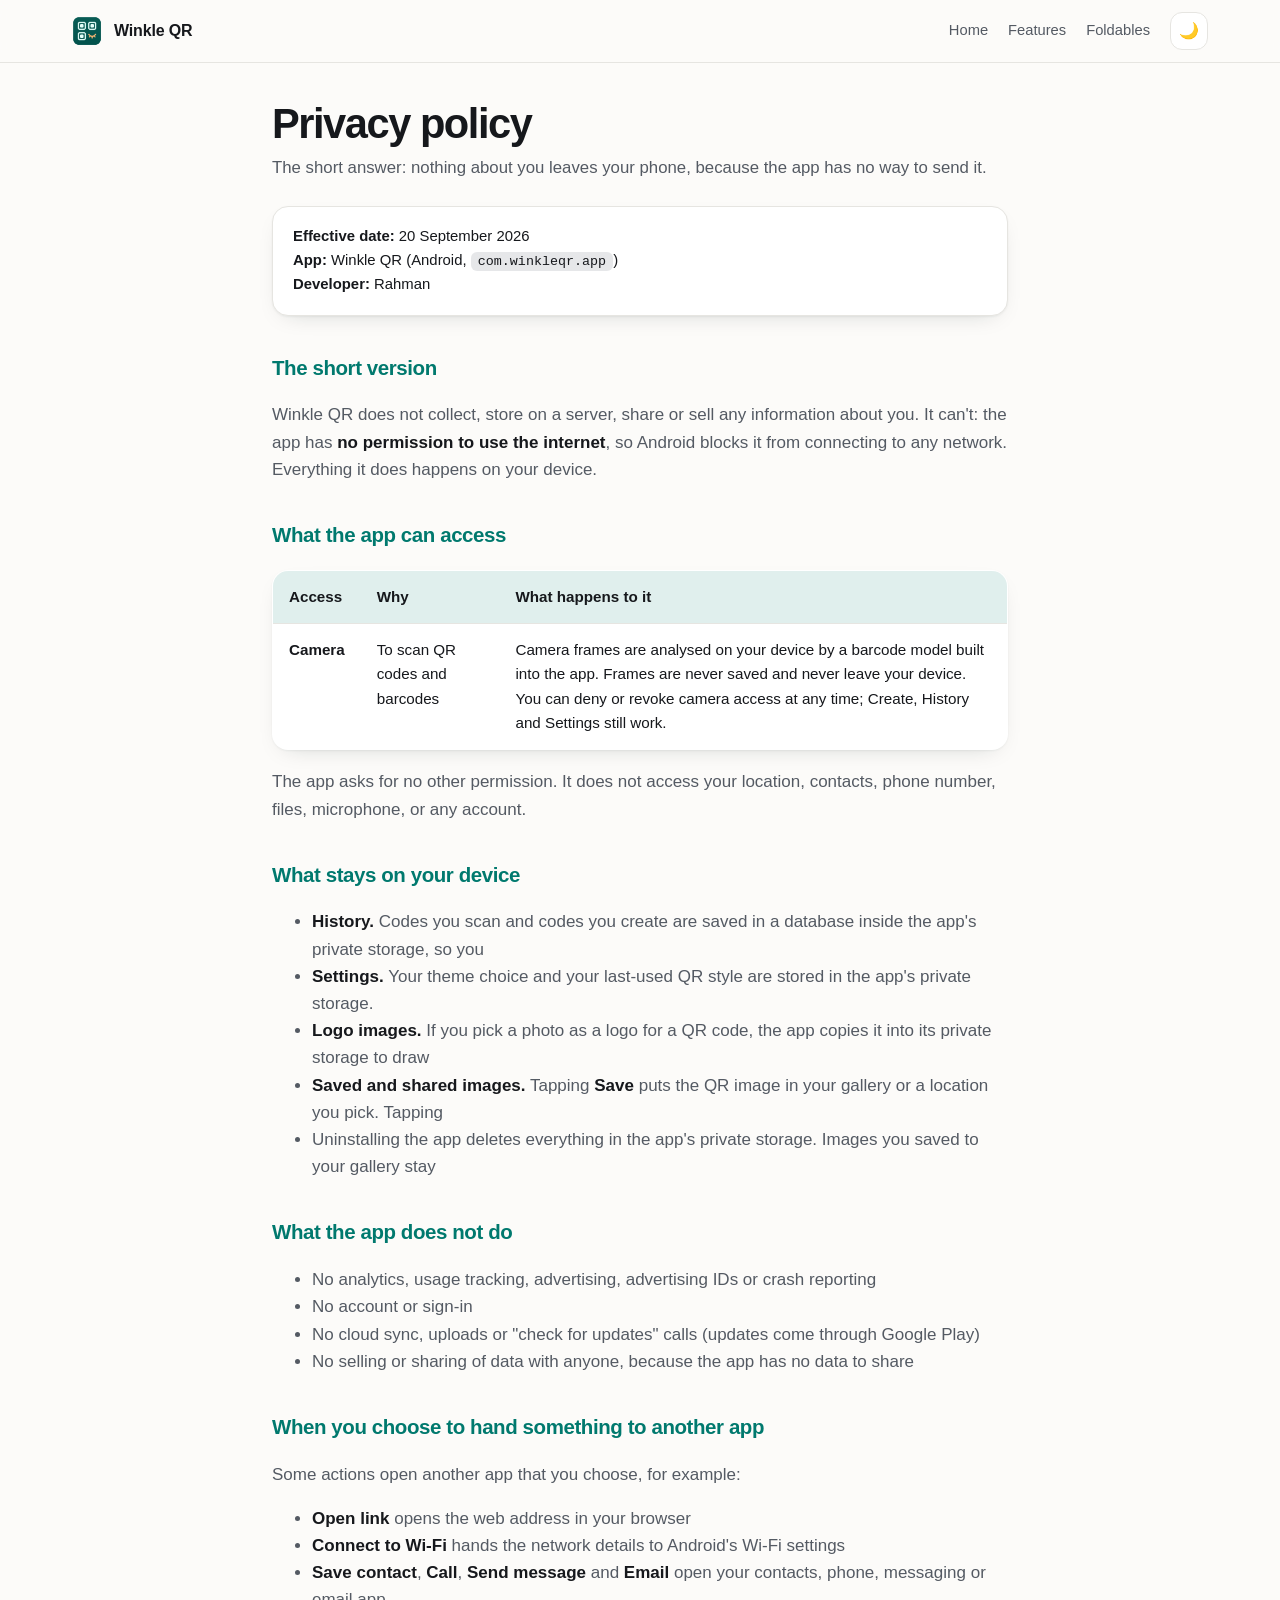
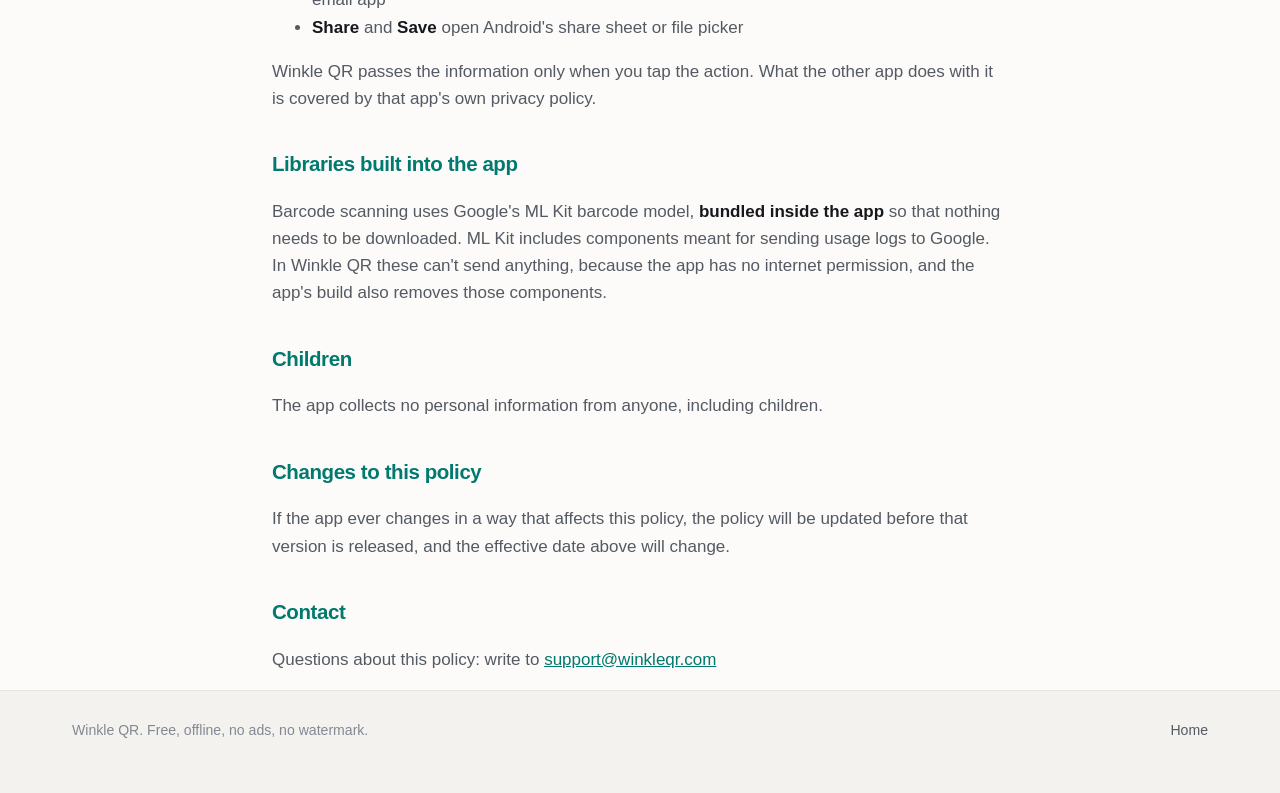
==== commit a17b17cd: "Use the real support address in the privacy policy" ====
--- a/privacy/index.html
+++ b/privacy/index.html
@@ -60,7 +60,7 @@
 <h2>Changes to this policy</h2>
 <p>If the app ever changes in a way that affects this policy, the policy will be updated before that version is released, and the effective date above will change.</p>
 <h2>Contact</h2>
-<p>Questions about this policy: the support email address shown on the Winkle QR listing on Google Play (a dedicated address will be added here before the app goes live).</p>
+<p>Questions about this policy: write to <a href="mailto:support@winkleqr.com">support@winkleqr.com</a></p>
 </main>
 
 <footer>
--- a/style.css
+++ b/style.css
@@ -7,13 +7,13 @@
   --violet: #6d5bd0;
   --pink: #e05a4a;
 
-  --ink: #10201e;
-  --muted: #4a605c;
-  --faint: #7b908c;
-  --bg: #fbf8f3;
-  --bg-tint: #f0f7f4;
+  --ink: #16181c;
+  --muted: #545a63;
+  --faint: #828993;
+  --bg: #fcfbf9;
+  --bg-tint: #f3f2ef;
   --card: #ffffff;
-  --line: #e2e8e4;
+  --line: #e6e5e1;
   --shadow-sm: 0 1px 2px rgba(16, 32, 30, .05), 0 8px 24px -14px rgba(16, 32, 30, .25);
   --shadow-lg: 0 30px 60px -28px rgba(16, 32, 30, .42);
   --radius: 22px;
@@ -27,13 +27,13 @@
   --violet: #a996ff;
   --pink: #ff8a7a;
 
-  --ink: #f2f6f5;
-  --muted: #a9bab6;
-  --faint: #7d918d;
-  --bg: #080d0d;
-  --bg-tint: #0d1616;
-  --card: #121c1b;
-  --line: #1f2d2b;
+  --ink: #f4f4f3;
+  --muted: #adb3ba;
+  --faint: #838a93;
+  --bg: #0a0b0d;
+  --bg-tint: #101216;
+  --card: #15181d;
+  --line: #24272e;
   --shadow-sm: 0 1px 2px rgba(0, 0, 0, .5), 0 10px 26px -16px rgba(0, 0, 0, .8);
   --shadow-lg: 0 34px 70px -30px rgba(0, 0, 0, .95);
 }
@@ -75,8 +75,9 @@
 .hero {
   position: relative; overflow: hidden; padding: 54px 0 0;
   background:
-    radial-gradient(90% 120% at 12% 0%, color-mix(in srgb, var(--teal) 22%, transparent), transparent 62%),
-    radial-gradient(80% 110% at 92% 18%, color-mix(in srgb, var(--amber) 20%, transparent), transparent 60%),
+    radial-gradient(70% 100% at 8% 0%, color-mix(in srgb, var(--teal) 12%, transparent), transparent 58%),
+    radial-gradient(85% 120% at 95% 12%, color-mix(in srgb, var(--amber) 22%, transparent), transparent 62%),
+    radial-gradient(60% 90% at 60% 100%, color-mix(in srgb, var(--violet) 10%, transparent), transparent 60%),
     var(--bg-tint);
   border-bottom: 1px solid var(--line);
 }
@@ -124,15 +125,15 @@
 .strip { padding: 64px 0; }
 .strip.tint { background: var(--bg-tint); border-block: 1px solid var(--line); }
 .strip.ink {
-  background: linear-gradient(160deg, #06201d, #0b2b26 45%, #1d1405);
-  color: #f2f6f5; border-block: 1px solid transparent;
-}
-.strip.ink .sub, .strip.ink .card p, .strip.ink .device p { color: #a9bab6; }
+  background: linear-gradient(165deg, #14171c, #191b20 55%, #221a12);
+  color: #f4f4f3; border-block: 1px solid transparent;
+}
+.strip.ink .sub, .strip.ink .card p, .strip.ink .device p { color: #b3b8bf; }
 .strip.ink .card, .strip.ink .device { background: rgba(255,255,255,.04); border-color: rgba(255,255,255,.09); }
 .strip.ink h2.section, .strip.ink .card h3, .strip.ink .device h3 { color: #fff; }
-.strip.ink .eyebrow { color: #6ef0dc; }
-
-.eyebrow { color: var(--teal); font-size: .8rem; letter-spacing: .16em; text-transform: uppercase; font-weight: 700; margin: 0 0 10px; }
+.strip.ink .eyebrow { color: var(--amber); }
+
+.eyebrow { color: var(--muted); font-size: .8rem; letter-spacing: .16em; text-transform: uppercase; font-weight: 700; margin: 0 0 10px; }
 h2.section { font-size: clamp(1.75rem, 4.2vw, 2.7rem); letter-spacing: -.035em; margin: 0 0 12px; font-weight: 800; line-height: 1.06; }
 p.sub { color: var(--muted); margin: 0 0 30px; max-width: 660px; font-size: 1.03rem; }
 
@@ -140,10 +141,14 @@
 .stats { display: grid; grid-template-columns: repeat(auto-fit, minmax(140px, 1fr)); gap: 14px; }
 .stat { text-align: center; padding: 24px 14px; border-radius: 18px; background: var(--card); border: 1px solid var(--line); box-shadow: var(--shadow-sm); }
 .strip.ink .stat { background: rgba(255,255,255,.05); border-color: rgba(255,255,255,.1); }
-.stat b { display: block; font-size: clamp(1.9rem, 5vw, 2.6rem); line-height: 1; letter-spacing: -.04em; margin-bottom: 8px;
-  background: linear-gradient(120deg, var(--teal-bright), var(--amber)); -webkit-background-clip: text; background-clip: text; color: transparent; }
+.stat b { display: block; font-size: clamp(1.9rem, 5vw, 2.6rem); line-height: 1; letter-spacing: -.04em; margin-bottom: 8px; color: var(--ink); }
+.strip.ink .stat b { color: #fff; }
+.stat:nth-child(1) b { color: var(--teal); }
+.stat:nth-child(2) b { color: var(--pink); }
+.stat:nth-child(3) b { color: var(--amber); }
+.stat:nth-child(4) b { color: var(--violet); }
 .stat span { color: var(--faint); font-size: .85rem; }
-.strip.ink .stat span { color: #8ea6a1; }
+.strip.ink .stat span { color: #959ba3; }
 
 /* features */
 .bento { display: grid; gap: 16px; grid-template-columns: repeat(auto-fit, minmax(258px, 1fr)); }
@@ -190,7 +195,7 @@
 /* proof */
 .proof { list-style: none; padding: 0; margin: 0; display: grid; gap: 14px; grid-template-columns: repeat(auto-fit, minmax(290px, 1fr)); }
 .proof li { border: 1px solid var(--line); border-radius: 18px; padding: 20px 22px; color: var(--muted); background: var(--card); box-shadow: var(--shadow-sm); font-size: .96rem; }
-.strip.ink .proof li { background: rgba(255,255,255,.04); border-color: rgba(255,255,255,.09); color: #a9bab6; }
+.strip.ink .proof li { background: rgba(255,255,255,.04); border-color: rgba(255,255,255,.09); color: #b3b8bf; }
 .proof li strong { display: block; color: var(--ink); margin-bottom: 6px; font-size: 1rem; }
 .strip.ink .proof li strong { color: #fff; }
 
@@ -217,3 +222,18 @@
 footer a:hover { color: var(--teal); }
 
 @media (max-width: 560px) { .strip { padding: 46px 0 } .hero { padding-top: 34px } }
+
+/* Section accents: keep teal as the brand note, not the whole palette. */
+#posters .eyebrow { color: var(--amber); }
+#features .eyebrow { color: var(--violet); }
+#devices .eyebrow { color: var(--pink); }
+
+/* Primary button: one confident colour rather than a green wash everywhere. */
+.btn { background: var(--ink); color: var(--bg); box-shadow: var(--shadow-lg); }
+:root[data-theme="dark"] .btn { background: var(--ink); color: #14171c; }
+.pill.hot { background: color-mix(in srgb, var(--teal) 14%, var(--card)); color: var(--teal); border-color: color-mix(in srgb, var(--teal) 30%, transparent); }
+.badge i { background: var(--ink); color: var(--bg); }
+
+/* Keep the highlighted pill readable in both themes. */
+.pill.hot { color: var(--ink); font-weight: 600; border-color: color-mix(in srgb, var(--teal) 45%, transparent); background: color-mix(in srgb, var(--teal) 12%, var(--card)); }
+.pill.hot::before { content: ""; display: inline-block; width: 7px; height: 7px; border-radius: 50%; background: var(--teal); margin-right: 8px; vertical-align: 1px; }
